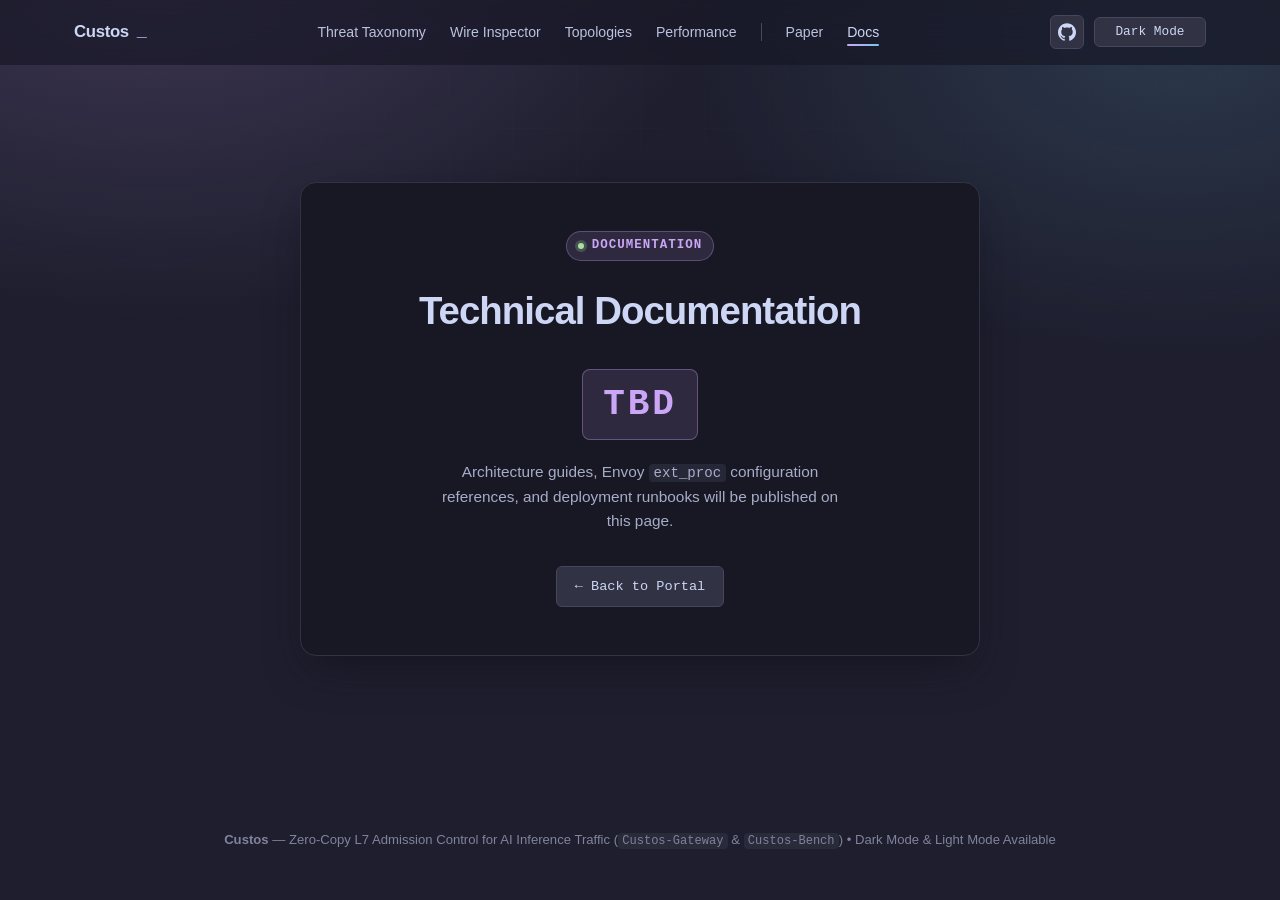
==== docs.html @ 4b74fdde "readme" ====
<!DOCTYPE html>
<html lang="en" data-theme="mocha">
<head>
  <meta charset="UTF-8" />
  <meta name="viewport" content="width=device-width, initial-scale=1.0" />
  <title>Docs — Custos: Zero-Copy L7 Admission Control for AI Inference Traffic</title>
  <meta name="description" content="Custos documentation — Zero-Copy L7 Admission Control for AI Inference Traffic." />
  <meta name="color-scheme" content="dark light" />
  <link rel="icon" href="data:image/svg+xml,%3Csvg xmlns='http://www.w3.org/2000/svg' viewBox='0 0 32 32'%3E%3Crect width='32' height='32' rx='7' fill='%2311111b'/%3E%3Ctext x='16' y='23' font-family='monospace' font-size='20' font-weight='700' fill='%23cba6f7' text-anchor='middle'%3EC%3C/text%3E%3C/svg%3E" />
  <link rel="stylesheet" href="styles.css" />
  <script>
    (function () {
      try {
        var saved = localStorage.getItem("custos-theme");
        if (saved === "latte" || saved === "mocha") {
          document.documentElement.setAttribute("data-theme", saved);
        }
      } catch (e) {}

      var reduced = window.matchMedia("(prefers-reduced-motion: reduce)").matches;
      if (!reduced) document.documentElement.classList.add("motion-ready");

      window.addEventListener("load", function () {
        setTimeout(function () {
          if (!document.documentElement.dataset.motionBooted) {
            document.documentElement.classList.remove("motion-ready");
          }
        }, 1000);
      });
    })();
  </script>
</head>
<body>
  <div class="scroll-progress" id="scroll-progress" aria-hidden="true"></div>

  <!-- Sticky Navigation -->
  <header class="site-header" id="site-header">
    <div class="container nav-bar">
      <a href="index.html" class="brand">
        <span>Custos</span>
        <span class="brand-caret mono" aria-hidden="true">_</span>
      </a>
      <ul class="nav-links">
        <li><a href="index.html#threat-taxonomy">Threat Taxonomy</a></li>
        <li><a href="index.html#wire-inspector">Wire Inspector</a></li>
        <li><a href="index.html#topologies">Topologies</a></li>
        <li><a href="index.html#telemetry">Performance</a></li>
        <li class="nav-divider" aria-hidden="true"></li>
        <li><a href="paper.html">Paper</a></li>
        <li><a href="docs.html" class="active" aria-current="page">Docs</a></li>
      </ul>
      <div class="nav-actions">
        <a
          href="https://github.com/val-27/Custos-Gateway"
          class="github-link"
          target="_blank"
          rel="noopener noreferrer"
          aria-label="Custos-Gateway GitHub Repository"
          title="Custos-Gateway on GitHub"
        >
          <svg viewBox="0 0 24 24" width="18" height="18" fill="currentColor" aria-hidden="true" focusable="false">
            <path d="M12 .297c-6.63 0-12 5.373-12 12 0 5.303 3.438 9.8 8.205 11.385.6.113.82-.258.82-.577 0-.285-.01-1.04-.015-2.04-3.338.724-4.042-1.61-4.042-1.61C4.422 18.07 3.633 17.7 3.633 17.7c-1.087-.744.084-.729.084-.729 1.205.084 1.838 1.236 1.838 1.236 1.07 1.835 2.809 1.305 3.495.998.108-.776.417-1.305.76-1.605-2.665-.3-5.466-1.332-5.466-5.93 0-1.31.465-2.38 1.235-3.22-.135-.303-.54-1.523.105-3.176 0 0 1.005-.322 3.3 1.23.96-.267 1.98-.399 3-.405 1.02.006 2.04.138 3 .405 2.28-1.552 3.285-1.23 3.285-1.23.645 1.653.24 2.873.12 3.176.765.84 1.23 1.91 1.23 3.22 0 4.61-2.805 5.625-5.475 5.92.42.36.81 1.096.81 2.22 0 1.606-.015 2.896-.015 3.286 0 .315.21.69.825.57C20.565 22.092 24 17.592 24 12.297c0-6.627-5.373-12-12-12"/>
          </svg>
        </a>
        <button id="theme-toggle" class="theme-btn" type="button" aria-label="Toggle Dark/Light Mode">
          <span id="theme-label" class="mono">Dark Mode</span>
        </button>
      </div>
    </div>
  </header>

  <main class="container">
    <section class="tbd-section">
      <div class="tbd-card reveal">
        <div class="eyebrow mono">
          <span class="pulse-dot" aria-hidden="true"></span>
          Documentation
        </div>
        <h1>Technical Documentation</h1>
        <div class="tbd-status mono">TBD</div>
        <p class="tbd-desc">
          Architecture guides, Envoy <code>ext_proc</code> configuration references, and deployment runbooks will be published on this page.
        </p>
        <a href="index.html" class="tbd-back-link mono">&larr; Back to Portal</a>
      </div>
    </section>
  </main>

  <footer class="site-footer container">
    <p>
      <strong>Custos</strong> — Zero-Copy L7 Admission Control for AI Inference Traffic (<code>Custos-Gateway</code> &amp; <code>Custos-Bench</code>) • Dark Mode &amp; Light Mode Available
    </p>
  </footer>

  <script src="vendor/motion.min.js"></script>
  <script src="app.js"></script>
  <script src="motion-init.js"></script>
</body>
</html>
---- styles.css ----
/* ==========================================================================
   Custos Visual Guide & Benchmark Dashboard
   Color System: Dark Mode (Mocha) & Light Mode (Latte)
   Design: Minimalist, high-contrast technical typography
   Motion: CSS transitions/keyframes + Motion One (vendored, no build step)
   ========================================================================== */

:root,
[data-theme="mocha"] {
  --ctp-rosewater: #f5e0dc;
  --ctp-flamingo: #f2cdcd;
  --ctp-pink: #f5c2e7;
  --ctp-mauve: #cba6f7;
  --ctp-red: #f38ba8;
  --ctp-maroon: #eba0ac;
  --ctp-peach: #fab387;
  --ctp-yellow: #f9e2af;
  --ctp-green: #a6e3a1;
  --ctp-teal: #94e2d5;
  --ctp-sky: #89dceb;
  --ctp-sapphire: #74c7ec;
  --ctp-blue: #89b4fa;
  --ctp-lavender: #b4befe;
  --ctp-text: #cdd6f4;
  --ctp-subtext1: #bac2de;
  --ctp-subtext0: #a6adc8;
  --ctp-overlay2: #9399b2;
  --ctp-overlay1: #7f849c;
  --ctp-overlay0: #6c7086;
  --ctp-surface2: #585b70;
  --ctp-surface1: #45475a;
  --ctp-surface0: #313244;
  --ctp-base: #1e1e2e;
  --ctp-mantle: #181825;
  --ctp-crust: #11111b;

  --shadow-subtle: 0 4px 20px rgba(17, 17, 27, 0.45);
  --shadow-lifted: 0 18px 44px -12px rgba(17, 17, 27, 0.75);
  --glow-strength: 34%;
  --ambient-alpha: 0.2;
  --grid-alpha: 0.035;
}

[data-theme="latte"] {
  --ctp-rosewater: #dc8a78;
  --ctp-flamingo: #dd7878;
  --ctp-pink: #ea76cb;
  --ctp-mauve: #8839ef;
  --ctp-red: #d20f39;
  --ctp-maroon: #e64553;
  --ctp-peach: #fe640b;
  --ctp-yellow: #df8e1d;
  --ctp-green: #40a02b;
  --ctp-teal: #179299;
  --ctp-sky: #04a5e5;
  --ctp-sapphire: #209fb5;
  --ctp-blue: #1e66f5;
  --ctp-lavender: #7287fd;
  --ctp-text: #4c4f69;
  --ctp-subtext1: #5c5f77;
  --ctp-subtext0: #6c6f85;
  --ctp-overlay2: #7c7f93;
  --ctp-overlay1: #8c8fa1;
  --ctp-overlay0: #9ca0b0;
  --ctp-surface2: #acb0be;
  --ctp-surface1: #bcc0cc;
  --ctp-surface0: #ccd0da;
  --ctp-base: #eff1f5;
  --ctp-mantle: #e6e9ef;
  --ctp-crust: #dce0e8;

  --shadow-subtle: 0 4px 20px rgba(76, 79, 105, 0.08);
  --shadow-lifted: 0 18px 44px -14px rgba(76, 79, 105, 0.28);
  --glow-strength: 24%;
  --ambient-alpha: 0.13;
  --grid-alpha: 0.05;
}

/* --- Shared design tokens (flavour independent) --------------------------- */
:root {
  --r-sm: 6px;
  --r-md: 8px;
  --r-lg: 12px;
  --r-xl: 16px;
  --r-pill: 999px;

  --ease-out: cubic-bezier(0.22, 1, 0.36, 1);
  --ease-spring: cubic-bezier(0.34, 1.56, 0.64, 1);
  --t-fast: 0.16s var(--ease-out);
  --t-med: 0.28s var(--ease-out);
  --t-slow: 0.45s var(--ease-out);
}

* {
  box-sizing: border-box;
  margin: 0;
  padding: 0;
}

html {
  scroll-behavior: smooth;
  scroll-padding-top: 5.5rem;
  font-size: 16px;
}

body {
  background-color: var(--ctp-base);
  color: var(--ctp-text);
  font-family: -apple-system, BlinkMacSystemFont, "Inter", "Segoe UI", Roboto, Helvetica, Arial, sans-serif;
  line-height: 1.6;
  transition: background-color var(--t-med), color var(--t-med);
  -webkit-font-smoothing: antialiased;
  -moz-osx-font-smoothing: grayscale;
  font-feature-settings: "cv02", "cv03", "cv04", "ss01";
  overflow-x: hidden;
}

/* Ambient layered background: two accent auras + a faint technical grid. */
body::before {
  content: "";
  position: fixed;
  inset: 0;
  z-index: -2;
  pointer-events: none;
  background:
    radial-gradient(60rem 40rem at 12% -8%,
      color-mix(in srgb, var(--ctp-mauve) calc(var(--ambient-alpha) * 100%), transparent),
      transparent 62%),
    radial-gradient(52rem 34rem at 92% 4%,
      color-mix(in srgb, var(--ctp-sapphire) calc(var(--ambient-alpha) * 78%), transparent),
      transparent 60%);
  transition: opacity var(--t-slow);
}

body::after {
  content: "";
  position: fixed;
  inset: 0;
  z-index: -1;
  pointer-events: none;
  background-image:
    linear-gradient(to right, var(--ctp-surface2) 1px, transparent 1px),
    linear-gradient(to bottom, var(--ctp-surface2) 1px, transparent 1px);
  background-size: 64px 64px;
  opacity: var(--grid-alpha);
  mask-image: radial-gradient(70% 55% at 50% 0%, #000 0%, transparent 85%);
  -webkit-mask-image: radial-gradient(70% 55% at 50% 0%, #000 0%, transparent 85%);
}

code, pre, .mono {
  font-family: "JetBrains Mono", "Fira Code", "SFMono-Regular", Consolas, "Liberation Mono", Menlo, monospace;
}

code {
  background: color-mix(in srgb, var(--ctp-surface0) 60%, transparent);
  border-radius: 4px;
  padding: 0.06em 0.34em;
  font-size: 0.92em;
}

::selection {
  background: color-mix(in srgb, var(--ctp-mauve) 32%, transparent);
  color: var(--ctp-text);
}

:focus-visible {
  outline: 2px solid var(--ctp-lavender);
  outline-offset: 3px;
  border-radius: var(--r-sm);
}

/* Themed scrollbars */
* {
  scrollbar-width: thin;
  scrollbar-color: var(--ctp-surface1) transparent;
}
*::-webkit-scrollbar {
  width: 10px;
  height: 10px;
}
*::-webkit-scrollbar-track {
  background: transparent;
}
*::-webkit-scrollbar-thumb {
  background: var(--ctp-surface1);
  border-radius: var(--r-pill);
  border: 2px solid var(--ctp-base);
}
*::-webkit-scrollbar-thumb:hover {
  background: var(--ctp-mauve);
}

.sr-only {
  position: absolute;
  width: 1px;
  height: 1px;
  padding: 0;
  overflow: hidden;
  clip: rect(0 0 0 0);
  white-space: nowrap;
  border: 0;
}

/* --- Keyframes ------------------------------------------------------------ */
@keyframes float-pulse {
  0%, 100% { opacity: 0.55; }
  50%      { opacity: 1; }
}

@keyframes caret-blink {
  0%, 45%   { opacity: 1; }
  55%, 100% { opacity: 0; }
}

@keyframes sheen {
  0%   { transform: translateX(-120%); }
  100% { transform: translateX(220%); }
}

@keyframes dash-flow {
  to { stroke-dashoffset: -24; }
}

@keyframes arrow-slide {
  0%, 100% { transform: translateX(0); opacity: 0.6; }
  50%      { transform: translateX(4px); opacity: 1; }
}

@keyframes ring-pulse {
  0%   { box-shadow: 0 0 0 0 color-mix(in srgb, var(--ring-color) 55%, transparent); }
  70%  { box-shadow: 0 0 0 9px color-mix(in srgb, var(--ring-color) 0%, transparent); }
  100% { box-shadow: 0 0 0 0 color-mix(in srgb, var(--ring-color) 0%, transparent); }
}

/* Layout & Container */
.container {
  max-width: 1180px;
  margin: 0 auto;
  padding: 0 1.5rem;
}

/* --- Scroll progress indicator -------------------------------------------- */
.scroll-progress {
  position: fixed;
  top: 0;
  left: 0;
  height: 2px;
  width: 100%;
  z-index: 200;
  transform: scaleX(0);
  transform-origin: 0 50%;
  background: linear-gradient(90deg,
    var(--ctp-mauve),
    var(--ctp-pink),
    var(--ctp-peach),
    var(--ctp-sapphire));
}

/* Sticky Top Navigation */
.site-header {
  position: sticky;
  top: 0;
  z-index: 100;
  background-color: color-mix(in srgb, var(--ctp-mantle) 72%, transparent);
  backdrop-filter: blur(14px) saturate(140%);
  -webkit-backdrop-filter: blur(14px) saturate(140%);
  border-bottom: 1px solid transparent;
  transition: background-color var(--t-med), border-color var(--t-med), box-shadow var(--t-med);
}

.site-header.scrolled {
  background-color: color-mix(in srgb, var(--ctp-mantle) 92%, transparent);
  border-bottom-color: var(--ctp-surface0);
  box-shadow: 0 8px 30px -18px rgba(0, 0, 0, 0.6);
}

.nav-bar {
  display: flex;
  align-items: center;
  justify-content: space-between;
  height: 4rem;
  gap: 1rem;
}

.brand {
  display: inline-flex;
  align-items: center;
  gap: 0.5rem;
  text-decoration: none;
  color: var(--ctp-text);
  font-weight: 700;
  font-size: 1.05rem;
  letter-spacing: -0.02em;
  transition: color var(--t-fast), transform var(--t-fast);
}

.brand:hover {
  color: var(--ctp-mauve);
  transform: translateY(-1px);
}

/* Blinking terminal caret in place of the old square brand mark. */
.brand-caret {
  color: var(--ctp-mauve);
  font-weight: 400;
  animation: caret-blink 1.25s steps(1, end) infinite;
}

.nav-links {
  display: flex;
  align-items: center;
  gap: 1.5rem;
  list-style: none;
}

.nav-links a {
  position: relative;
  color: var(--ctp-subtext1);
  text-decoration: none;
  font-size: 0.88rem;
  font-weight: 500;
  padding: 0.25rem 0;
  transition: color var(--t-fast);
}

/* Underline grows out from the centre on hover / when section is in view. */
.nav-links a::after {
  content: "";
  position: absolute;
  left: 0;
  bottom: -2px;
  width: 100%;
  height: 2px;
  border-radius: var(--r-pill);
  background: linear-gradient(90deg, var(--ctp-mauve), var(--ctp-sapphire));
  transform: scaleX(0);
  transform-origin: 50% 50%;
  transition: transform var(--t-med);
}

.nav-links a:hover,
.nav-links a.active {
  color: var(--ctp-text);
}

.nav-links a:hover::after,
.nav-links a.active::after {
  transform: scaleX(1);
}

.nav-divider {
  width: 1px;
  height: 1.1rem;
  background-color: var(--ctp-surface1);
  flex-shrink: 0;
}

.nav-actions {
  display: inline-flex;
  align-items: center;
  gap: 0.6rem;
}

.github-link {
  display: inline-flex;
  align-items: center;
  justify-content: center;
  width: 2.15rem;
  height: 2.15rem;
  background: var(--ctp-surface0);
  color: var(--ctp-text);
  border: 1px solid var(--ctp-surface1);
  border-radius: var(--r-sm);
  text-decoration: none;
  transition: border-color var(--t-fast), background-color var(--t-fast),
              color var(--t-fast), transform var(--t-fast), box-shadow var(--t-fast);
}

.github-link:hover {
  border-color: var(--ctp-lavender);
  background: var(--ctp-surface1);
  color: var(--ctp-mauve);
  transform: translateY(-1px);
  box-shadow: 0 6px 18px -10px color-mix(in srgb, var(--ctp-lavender) 80%, transparent);
}

.github-link:active {
  transform: translateY(0) scale(0.98);
}

/* --- Placeholder / Subpage Sections (Paper & Docs) ------------------------ */
.tbd-section {
  padding: 5rem 0 6rem;
  min-height: calc(100vh - 11rem);
  display: flex;
  align-items: center;
  justify-content: center;
}

.tbd-card {
  width: 100%;
  max-width: 680px;
  background: var(--ctp-mantle);
  border: 1px solid var(--ctp-surface0);
  border-radius: var(--r-xl);
  padding: 3rem 2.5rem;
  text-align: center;
  box-shadow: var(--shadow-lifted);
}

.tbd-card h1 {
  font-size: clamp(1.8rem, 3.2vw, 2.4rem);
  letter-spacing: -0.025em;
  margin-bottom: 0.75rem;
}

.tbd-status {
  display: inline-block;
  font-size: 2.25rem;
  font-weight: 700;
  color: var(--ctp-mauve);
  letter-spacing: 0.08em;
  margin: 1rem 0 1.25rem;
  padding: 0.35rem 1.25rem;
  background: color-mix(in srgb, var(--ctp-mauve) 12%, transparent);
  border: 1px solid color-mix(in srgb, var(--ctp-mauve) 35%, transparent);
  border-radius: var(--r-md);
}

.tbd-desc {
  color: var(--ctp-subtext0);
  font-size: 0.96rem;
  max-width: 48ch;
  margin: 0 auto 2rem;
}

.tbd-back-link {
  display: inline-flex;
  align-items: center;
  gap: 0.45rem;
  background: var(--ctp-surface0);
  color: var(--ctp-text);
  border: 1px solid var(--ctp-surface1);
  padding: 0.55rem 1.1rem;
  border-radius: var(--r-sm);
  font-size: 0.85rem;
  font-weight: 500;
  text-decoration: none;
  transition: border-color var(--t-fast), background-color var(--t-fast),
              color var(--t-fast), transform var(--t-fast);
}

.tbd-back-link:hover {
  border-color: var(--ctp-mauve);
  background: var(--ctp-surface1);
  color: var(--ctp-mauve);
  transform: translateY(-1px);
}

.theme-btn {
  position: relative;
  background: var(--ctp-surface0);
  color: var(--ctp-text);
  border: 1px solid var(--ctp-surface1);
  padding: 0.4rem 0.75rem;
  border-radius: var(--r-sm);
  font-size: 0.8rem;
  font-weight: 500;
  cursor: pointer;
  display: inline-flex;
  align-items: center;
  justify-content: center;
  gap: 0.4rem;
  overflow: hidden;
  min-width: 7rem;
  white-space: nowrap;
  transition: border-color var(--t-fast), background-color var(--t-fast),
              transform var(--t-fast), box-shadow var(--t-fast);
}

.theme-btn:hover {
  border-color: var(--ctp-lavender);
  background: var(--ctp-surface1);
  transform: translateY(-1px);
  box-shadow: 0 6px 18px -10px color-mix(in srgb, var(--ctp-lavender) 80%, transparent);
}

.theme-btn:active {
  transform: translateY(0) scale(0.98);
}

.theme-btn .theme-icon {
  display: none;
}

.theme-btn:hover .theme-icon {
  display: none;
}

/* --- Hero ----------------------------------------------------------------- */
.hero {
  padding: 3.25rem 0 3.5rem;
  border-bottom: 1px solid var(--ctp-surface0);
}

/* ASCII CUSTOS wordmark — ANSI colours remapped onto the Catppuccin ramp. */
.ascii-wordmark {
  font-family: "JetBrains Mono", "SFMono-Regular", Consolas, "Liberation Mono", Menlo, monospace;
  font-size: clamp(0.5rem, 2.08vw, 1.5rem);
  line-height: 1.04;
  white-space: pre;
  margin: 0 0 1.75rem;
  user-select: none;
  overflow: hidden;
  filter: drop-shadow(0 6px 26px color-mix(in srgb, var(--ctp-red) 22%, transparent));
}

.ascii-wordmark .row {
  display: block;
  will-change: transform, opacity;
}

/* Light-to-deep descent: bright white → yellow → bright red → red → shadow */
.ascii-wordmark .row:nth-child(1) { color: var(--ctp-rosewater); }
.ascii-wordmark .row:nth-child(2) { color: var(--ctp-yellow); }
.ascii-wordmark .row:nth-child(3) { color: var(--ctp-peach); }
.ascii-wordmark .row:nth-child(4) { color: var(--ctp-red); }
.ascii-wordmark .row:nth-child(5) { color: var(--ctp-overlay0); }

.eyebrow {
  display: inline-flex;
  align-items: center;
  gap: 0.5rem;
  font-size: 0.78rem;
  text-transform: uppercase;
  letter-spacing: 0.08em;
  color: var(--ctp-mauve);
  background: color-mix(in srgb, var(--ctp-mauve) 12%, transparent);
  border: 1px solid color-mix(in srgb, var(--ctp-mauve) 30%, transparent);
  padding: 0.25rem 0.7rem;
  border-radius: var(--r-pill);
  margin-bottom: 1.2rem;
  font-weight: 600;
  transition: border-color var(--t-med), box-shadow var(--t-med);
}

.eyebrow:hover {
  border-color: color-mix(in srgb, var(--ctp-mauve) 60%, transparent);
  box-shadow: 0 0 22px -6px color-mix(in srgb, var(--ctp-mauve) 70%, transparent);
}

/* Small pulsing status dot inside the eyebrow pill. */
.eyebrow .pulse-dot {
  width: 6px;
  height: 6px;
  border-radius: 50%;
  background: var(--ctp-green);
  box-shadow: 0 0 0 3px color-mix(in srgb, var(--ctp-green) 22%, transparent);
  animation: float-pulse 2.4s ease-in-out infinite;
  flex: none;
}

.hero h1 {
  font-size: clamp(1.85rem, 3.6vw, 2.75rem);
  line-height: 1.18;
  letter-spacing: -0.03em;
  margin-bottom: 1.1rem;
  max-width: 900px;
  background: linear-gradient(135deg,
    var(--ctp-text) 18%,
    var(--ctp-lavender) 58%,
    var(--ctp-mauve) 100%);
  -webkit-background-clip: text;
  background-clip: text;
  color: transparent;
}

.hero-lead {
  font-size: 1.06rem;
  color: var(--ctp-subtext1);
  max-width: 820px;
  margin-bottom: 2rem;
}

.hero-lead strong {
  color: var(--ctp-text);
}

.stat-strip {
  display: grid;
  grid-template-columns: repeat(auto-fit, minmax(210px, 1fr));
  gap: 1rem;
  margin-top: 2rem;
}

.stat-card {
  position: relative;
  background: linear-gradient(160deg,
    color-mix(in srgb, var(--ctp-surface0) 42%, var(--ctp-mantle)),
    var(--ctp-mantle));
  border: 1px solid var(--ctp-surface0);
  border-radius: var(--r-lg);
  padding: 1.1rem 1.25rem;
  overflow: hidden;
  transition: transform var(--t-med), border-color var(--t-med), box-shadow var(--t-med);
}

/* Accent rule that wipes across the top edge on hover. */
.stat-card::before {
  content: "";
  position: absolute;
  top: 0;
  left: 0;
  right: 0;
  height: 2px;
  background: linear-gradient(90deg, var(--ctp-mauve), var(--ctp-sapphire), var(--ctp-teal));
  transform: scaleX(0);
  transform-origin: 0 50%;
  transition: transform var(--t-med);
}

.stat-card:hover {
  transform: translateY(-4px);
  border-color: color-mix(in srgb, var(--ctp-lavender) 45%, var(--ctp-surface0));
  box-shadow: var(--shadow-lifted);
}

.stat-card:hover::before {
  transform: scaleX(1);
}

.stat-value {
  font-size: 1.45rem;
  font-weight: 700;
  color: var(--ctp-lavender);
  margin-bottom: 0.2rem;
  letter-spacing: -0.01em;
}

.stat-label {
  font-size: 0.82rem;
  color: var(--ctp-subtext0);
}

/* --- Sections ------------------------------------------------------------- */
.section {
  padding: 4rem 0;
  border-bottom: 1px solid var(--ctp-surface0);
}

.section-header {
  margin-bottom: 2.2rem;
}

.section-tag {
  font-size: 0.76rem;
  text-transform: uppercase;
  letter-spacing: 0.08em;
  color: var(--ctp-sapphire);
  font-weight: 600;
  display: inline-flex;
  align-items: center;
  gap: 0.55rem;
  margin-bottom: 0.35rem;
}

.section-tag::before {
  content: "";
  width: 1.65rem;
  height: 1px;
  background: linear-gradient(90deg, transparent, var(--ctp-sapphire));
}

.section-title {
  font-size: 1.65rem;
  letter-spacing: -0.02em;
  margin-bottom: 0.5rem;
}

.section-desc {
  color: var(--ctp-subtext1);
  max-width: 780px;
  font-size: 0.96rem;
}

/* --- Grid & Cards --------------------------------------------------------- */
.grid-2 {
  display: grid;
  grid-template-columns: repeat(auto-fit, minmax(340px, 1fr));
  gap: 1.25rem;
}

.grid-3 {
  display: grid;
  grid-template-columns: repeat(auto-fit, minmax(300px, 1fr));
  gap: 1.25rem;
}

.card {
  position: relative;
  display: flex;
  flex-direction: column;
  background: var(--ctp-mantle);
  border: 1px solid var(--ctp-surface0);
  border-radius: var(--r-lg);
  padding: 1.5rem;
  box-shadow: var(--shadow-subtle);
  overflow: hidden;
  transition: transform var(--t-med), border-color var(--t-med), box-shadow var(--t-med);
}

/* Soft accent glow that fades in from the top-left corner on hover. */
.card::after {
  content: "";
  position: absolute;
  inset: 0;
  pointer-events: none;
  opacity: 0;
  background: radial-gradient(22rem 14rem at 0% 0%,
    color-mix(in srgb, var(--ctp-red) 11%, transparent), transparent 70%);
  transition: opacity var(--t-med);
}

.card:hover {
  transform: translateY(-5px);
  border-color: color-mix(in srgb, var(--ctp-red) 38%, var(--ctp-surface0));
  box-shadow: var(--shadow-lifted);
}

.card:hover::after {
  opacity: 1;
}

.card h3 {
  font-size: 1.08rem;
  margin-bottom: 0.55rem;
  display: flex;
  align-items: center;
  justify-content: space-between;
  gap: 0.5rem;
}

.card p {
  font-size: 0.9rem;
  color: var(--ctp-subtext1);
  margin-bottom: 0.85rem;
}

.card .defense-note {
  font-size: 0.8rem;
  color: var(--ctp-green);
  margin-bottom: 0;
  padding-top: 0.85rem;
  border-top: 1px dashed color-mix(in srgb, var(--ctp-green) 28%, transparent);
}

/* --- ELI5 explainer -------------------------------------------------------
   The panel overlays the card rather than expanding inline, so revealing one
   never reflows its neighbours in the grid. It stays open while the pointer
   is anywhere inside .eli5 (trigger or panel), on keyboard focus, and while
   toggled open by tap on touch devices.                                    */
.eli5 {
  margin-top: auto;
  padding-top: 1rem;
  display: flex;
  justify-content: center;
}

.eli5-trigger {
  display: inline-flex;
  align-items: center;
  gap: 0.45rem;
  background: color-mix(in srgb, var(--ctp-yellow) 10%, transparent);
  border: 1px dashed color-mix(in srgb, var(--ctp-yellow) 45%, transparent);
  color: var(--ctp-yellow);
  padding: 0.35rem 0.75rem;
  border-radius: var(--r-pill);
  font-size: 0.76rem;
  font-weight: 600;
  letter-spacing: 0.02em;
  cursor: help;
  transition: background-color var(--t-fast), border-color var(--t-fast),
              transform var(--t-fast), box-shadow var(--t-fast);
}

.eli5-trigger:hover,
.eli5-trigger:focus-visible,
.eli5-trigger[aria-expanded="true"] {
  background: color-mix(in srgb, var(--ctp-yellow) 18%, transparent);
  border-style: solid;
  border-color: color-mix(in srgb, var(--ctp-yellow) 70%, transparent);
  transform: translateY(-1px);
  box-shadow: 0 8px 22px -12px color-mix(in srgb, var(--ctp-yellow) 90%, transparent);
}

.eli5-bulb {
  font-size: 0.9rem;
  line-height: 1;
}

.eli5-panel {
  position: absolute;
  inset: 0;
  z-index: 3;
  display: flex;
  flex-direction: column;
  gap: 0.6rem;
  padding: 1.5rem;
  overflow-y: auto;
  background: color-mix(in srgb, var(--ctp-mantle) 97%, transparent);
  backdrop-filter: blur(3px);
  -webkit-backdrop-filter: blur(3px);
  border-left: 3px solid var(--ctp-yellow);
  border-radius: var(--r-lg);
  opacity: 0;
  visibility: hidden;
  transform: translateY(10px);
  transition: opacity var(--t-med), transform var(--t-med), visibility var(--t-med);
}

.eli5:hover .eli5-panel,
.eli5:focus-within .eli5-panel,
.eli5-trigger[aria-expanded="true"] + .eli5-panel {
  opacity: 1;
  visibility: visible;
  transform: none;
}

.eli5-title {
  font-size: 0.72rem;
  text-transform: uppercase;
  letter-spacing: 0.08em;
  font-weight: 700;
  color: var(--ctp-yellow);
}

.eli5-panel p {
  font-size: 0.88rem;
  line-height: 1.6;
  color: var(--ctp-subtext1);
  margin-bottom: 0;
}

.eli5-panel strong {
  color: var(--ctp-text);
}

.eli5-panel em {
  color: var(--ctp-peach);
  font-style: normal;
  font-weight: 600;
}

/* --- Badges --------------------------------------------------------------- */
.badge {
  display: inline-block;
  font-size: 0.72rem;
  font-weight: 600;
  padding: 0.18rem 0.55rem;
  border-radius: var(--r-sm);
  text-transform: uppercase;
  letter-spacing: 0.04em;
  white-space: nowrap;
  transition: box-shadow var(--t-fast), transform var(--t-fast);
}

.badge-red {
  background: color-mix(in srgb, var(--ctp-red) 15%, transparent);
  color: var(--ctp-red);
  border: 1px solid color-mix(in srgb, var(--ctp-red) 35%, transparent);
}

.badge-green {
  background: color-mix(in srgb, var(--ctp-green) 15%, transparent);
  color: var(--ctp-green);
  border: 1px solid color-mix(in srgb, var(--ctp-green) 35%, transparent);
}

.badge-yellow {
  background: color-mix(in srgb, var(--ctp-yellow) 15%, transparent);
  color: var(--ctp-yellow);
  border: 1px solid color-mix(in srgb, var(--ctp-yellow) 35%, transparent);
}

.badge-blue {
  background: color-mix(in srgb, var(--ctp-blue) 15%, transparent);
  color: var(--ctp-blue);
  border: 1px solid color-mix(in srgb, var(--ctp-blue) 35%, transparent);
}

.badge-mauve {
  background: color-mix(in srgb, var(--ctp-mauve) 15%, transparent);
  color: var(--ctp-mauve);
  border: 1px solid color-mix(in srgb, var(--ctp-mauve) 35%, transparent);
}

.card:hover .badge-red {
  box-shadow: 0 0 18px -4px color-mix(in srgb, var(--ctp-red) 65%, transparent);
}

/* --- Interactive Wire Inspector ------------------------------------------- */
.inspector-shell {
  display: grid;
  grid-template-columns: 300px 1fr;
  gap: 0;
  background: var(--ctp-mantle);
  border: 1px solid var(--ctp-surface0);
  border-radius: var(--r-lg);
  overflow: hidden;
  box-shadow: var(--shadow-subtle);
}

@media (max-width: 860px) {
  .inspector-shell {
    grid-template-columns: 1fr;
  }
  .payload-sidebar {
    border-right: none;
    border-bottom: 1px solid var(--ctp-surface0);
  }
}

.payload-sidebar {
  background: var(--ctp-crust);
  border-right: 1px solid var(--ctp-surface0);
  padding: 1.1rem;
  display: flex;
  flex-direction: column;
  gap: 0.45rem;
}

.sidebar-group-title {
  font-size: 0.72rem;
  text-transform: uppercase;
  letter-spacing: 0.08em;
  color: var(--ctp-overlay1);
  margin: 0.65rem 0 0.2rem;
  font-weight: 600;
}

.sidebar-group-title:first-child {
  margin-top: 0;
}

.payload-btn {
  position: relative;
  width: 100%;
  text-align: left;
  background: transparent;
  border: 1px solid transparent;
  color: var(--ctp-subtext1);
  padding: 0.55rem 0.7rem;
  border-radius: var(--r-sm);
  cursor: pointer;
  font-size: 0.82rem;
  display: flex;
  align-items: center;
  justify-content: space-between;
  gap: 0.5rem;
  transition: background-color var(--t-fast), color var(--t-fast),
              border-color var(--t-fast), transform var(--t-fast);
}

/* Payload name takes the slack so the verdict glyph pins to the right edge. */
.payload-name {
  flex: 1 1 auto;
  min-width: 0;
  overflow: hidden;
  text-overflow: ellipsis;
  white-space: nowrap;
}

/* --- Scanner verdict glyphs (replace the ALLOW / REJECT wording) ---------- */
.verdict-icon {
  flex: none;
  margin-left: auto;
  display: inline-flex;
  align-items: center;
  justify-content: center;
  width: 1.3rem;
  height: 1.3rem;
  border-radius: 50%;
  border: 1px solid currentColor;
  transition: transform var(--t-fast), box-shadow var(--t-fast);
}

.verdict-icon svg {
  width: 100%;
  height: 100%;
  display: block;
  fill: none;
  stroke: currentColor;
  stroke-width: 2.1;
  stroke-linecap: round;
  stroke-linejoin: round;
}

.verdict-icon.is-allow {
  color: var(--ctp-green);
  background: color-mix(in srgb, var(--ctp-green) 15%, transparent);
}

.verdict-icon.is-reject {
  color: var(--ctp-red);
  background: color-mix(in srgb, var(--ctp-red) 15%, transparent);
}

.payload-btn:hover .verdict-icon,
.payload-btn.active .verdict-icon {
  transform: scale(1.12);
  box-shadow: 0 0 16px -4px currentColor;
}

/* The inspector's headline verdict: glyph + the technical status detail. */
.verdict-pill {
  display: inline-flex;
  align-items: center;
  gap: 0.5rem;
  margin-left: auto;
  padding: 0.3rem 0.75rem 0.3rem 0.4rem;
  border-radius: var(--r-pill);
  font-size: 0.78rem;
  font-weight: 600;
}

.verdict-pill .verdict-icon {
  width: 1.45rem;
  height: 1.45rem;
}

.verdict-pill .verdict-text {
  font-family: "JetBrains Mono", "Fira Code", "SFMono-Regular", Consolas, Menlo, monospace;
  letter-spacing: 0.01em;
}

.verdict-pill.is-allow {
  background: color-mix(in srgb, var(--ctp-green) 12%, transparent);
  border: 1px solid color-mix(in srgb, var(--ctp-green) 35%, transparent);
  color: var(--ctp-green);
}

.verdict-pill.is-reject {
  background: color-mix(in srgb, var(--ctp-red) 12%, transparent);
  border: 1px solid color-mix(in srgb, var(--ctp-red) 35%, transparent);
  color: var(--ctp-red);
}

/* Left accent bar that slides in to mark hover / active state. */
.payload-btn::before {
  content: "";
  position: absolute;
  left: 0;
  top: 18%;
  bottom: 18%;
  width: 2px;
  border-radius: var(--r-pill);
  background: var(--ctp-mauve);
  transform: scaleY(0);
  transition: transform var(--t-med);
}

.payload-btn:hover {
  background: var(--ctp-surface0);
  color: var(--ctp-text);
  transform: translateX(3px);
}

.payload-btn:hover::before,
.payload-btn.active::before {
  transform: scaleY(1);
}

.payload-btn.active {
  background: var(--ctp-surface0);
  border-color: var(--ctp-mauve);
  color: var(--ctp-text);
  font-weight: 600;
  box-shadow: 0 0 22px -12px color-mix(in srgb, var(--ctp-mauve) 90%, transparent);
}

.inspector-main {
  padding: 1.5rem;
  display: flex;
  flex-direction: column;
  gap: 1.25rem;
  min-width: 0;
}

.inspector-top {
  display: flex;
  flex-wrap: wrap;
  align-items: center;
  justify-content: space-between;
  gap: 1rem;
  padding-bottom: 1rem;
  border-bottom: 1px solid var(--ctp-surface0);
}

.inspector-top h3 {
  font-size: 1.15rem;
}

.ins-summary {
  font-size: 0.88rem;
  color: var(--ctp-subtext1);
  margin-top: 0.35rem;
}

.stream-label {
  font-size: 0.75rem;
  text-transform: uppercase;
  letter-spacing: 0.06em;
  color: var(--ctp-overlay1);
  margin-bottom: 0.45rem;
  font-weight: 600;
}

.hex-stream {
  display: flex;
  flex-wrap: wrap;
  gap: 0.55rem;
  padding: 1.15rem;
  background: var(--ctp-crust);
  border: 1px solid var(--ctp-surface0);
  border-radius: var(--r-md);
}

.hex-segment {
  --ring-color: var(--ctp-mauve);
  display: flex;
  flex-direction: column;
  padding: 0.45rem 0.65rem;
  border-radius: var(--r-sm);
  border: 1px solid var(--ctp-surface1);
  background: var(--ctp-mantle);
  cursor: pointer;
  will-change: transform;
  transition: transform var(--t-fast), border-color var(--t-fast),
              box-shadow var(--t-fast), background-color var(--t-fast);
}

.hex-segment:hover {
  transform: translateY(-3px) scale(1.03);
  box-shadow: 0 10px 22px -12px color-mix(in srgb, var(--ring-color) 90%, transparent);
}

.hex-segment.selected {
  transform: translateY(-3px);
  animation: ring-pulse 1.6s var(--ease-out);
}

.hex-segment[data-kind="grpc"] {
  --ring-color: var(--ctp-sapphire);
  border-color: var(--ctp-sapphire);
  background: color-mix(in srgb, var(--ctp-sapphire) 10%, var(--ctp-mantle));
}
.hex-segment[data-kind="tag"] {
  --ring-color: var(--ctp-mauve);
  border-color: var(--ctp-mauve);
  background: color-mix(in srgb, var(--ctp-mauve) 10%, var(--ctp-mantle));
}
.hex-segment[data-kind="skip"] {
  --ring-color: var(--ctp-teal);
  border-color: var(--ctp-teal);
  background: color-mix(in srgb, var(--ctp-teal) 10%, var(--ctp-mantle));
}
.hex-segment[data-kind="shape"] {
  --ring-color: var(--ctp-yellow);
  border-color: var(--ctp-yellow);
  background: color-mix(in srgb, var(--ctp-yellow) 10%, var(--ctp-mantle));
}
.hex-segment[data-kind="exploit"] {
  --ring-color: var(--ctp-red);
  border-color: var(--ctp-red);
  background: color-mix(in srgb, var(--ctp-red) 16%, var(--ctp-mantle));
}

.hex-bytes {
  font-size: 0.86rem;
  font-weight: 600;
  color: var(--ctp-text);
  letter-spacing: 0.03em;
}

.hex-caption {
  font-size: 0.7rem;
  color: var(--ctp-subtext0);
  margin-top: 0.2rem;
}

.segment-detail-box {
  background: var(--ctp-base);
  border: 1px solid var(--ctp-surface0);
  border-left: 3px solid var(--ctp-mauve);
  border-radius: var(--r-sm);
  padding: 0.9rem 1.1rem;
  font-size: 0.88rem;
}

.segment-detail-box .offset {
  color: var(--ctp-sapphire);
}

.segment-detail-box .detail-text {
  color: var(--ctp-subtext1);
}

.scanner-verdict-grid {
  display: grid;
  grid-template-columns: repeat(auto-fit, minmax(200px, 1fr));
  gap: 0.75rem;
}

.verdict-cell {
  background: var(--ctp-crust);
  border: 1px solid var(--ctp-surface0);
  border-radius: var(--r-sm);
  padding: 0.75rem 0.9rem;
  transition: border-color var(--t-fast), transform var(--t-fast), background-color var(--t-fast);
  overflow: hidden;
  word-break: break-word;
  word-wrap: break-word;
}

.verdict-cell:hover {
  border-color: var(--ctp-surface2);
  transform: translateY(-2px);
}

.verdict-cell .k {
  font-size: 0.72rem;
  color: var(--ctp-overlay1);
  text-transform: uppercase;
  letter-spacing: 0.05em;
  display: block;
  overflow-wrap: break-word;
  word-break: break-word;
}

.verdict-cell .v {
  font-size: 0.9rem;
  font-weight: 600;
  color: var(--ctp-text);
  margin-top: 0.2rem;
  display: block;
  overflow-wrap: break-word;
  word-break: break-word;
}

/* --- Topology Tabs & Diagrams --------------------------------------------- */
.tabs-header {
  display: flex;
  flex-wrap: wrap;
  gap: 0.5rem;
  margin-bottom: 1.25rem;
}

.tab-btn {
  position: relative;
  background: var(--ctp-mantle);
  color: var(--ctp-subtext1);
  border: 1px solid var(--ctp-surface0);
  padding: 0.55rem 1rem;
  border-radius: var(--r-sm);
  font-size: 0.85rem;
  font-weight: 500;
  cursor: pointer;
  overflow: hidden;
  transition: background-color var(--t-fast), color var(--t-fast),
              border-color var(--t-fast), transform var(--t-fast), box-shadow var(--t-fast);
}

/* One-shot light sheen sweeping across the button on hover. */
.tab-btn::after {
  content: "";
  position: absolute;
  top: 0;
  bottom: 0;
  left: 0;
  width: 45%;
  background: linear-gradient(90deg, transparent,
    color-mix(in srgb, var(--ctp-text) 10%, transparent), transparent);
  transform: translateX(-120%);
  pointer-events: none;
}

.tab-btn:hover {
  border-color: var(--ctp-surface2);
  color: var(--ctp-text);
  transform: translateY(-2px);
}

.tab-btn:hover::after {
  animation: sheen 0.7s var(--ease-out);
}

.tab-btn:active {
  transform: translateY(0) scale(0.98);
}

.tab-btn.active {
  background: var(--ctp-surface0);
  border-color: var(--ctp-blue);
  color: var(--ctp-text);
  font-weight: 600;
  box-shadow: 0 0 20px -10px color-mix(in srgb, var(--ctp-blue) 90%, transparent);
}

.topology-stage {
  background: var(--ctp-mantle);
  border: 1px solid var(--ctp-surface0);
  border-radius: var(--r-lg);
  padding: 1.75rem;
  box-shadow: var(--shadow-subtle);
}

.topology-head {
  display: flex;
  flex-wrap: wrap;
  align-items: center;
  justify-content: space-between;
  gap: 0.75rem;
  margin-bottom: 0.6rem;
}

.topology-head h3 {
  font-size: 1.18rem;
}

.topo-summary {
  font-size: 0.9rem;
  color: var(--ctp-subtext1);
  margin-bottom: 1.25rem;
}

#topo-specs {
  margin-top: 1.25rem;
}

.flow-diagram {
  display: flex;
  align-items: stretch;
  justify-content: space-between;
  gap: 0.75rem;
  margin: 1.5rem 0;
  overflow-x: auto;
  padding-bottom: 0.5rem;
}

.flow-node {
  flex: 1;
  min-width: 190px;
  background: var(--ctp-crust);
  border: 1px solid var(--ctp-surface1);
  border-radius: var(--r-md);
  padding: 1rem;
  position: relative;
  will-change: transform, opacity;
  transition: transform var(--t-med), border-color var(--t-med), box-shadow var(--t-med);
}

.flow-node:hover {
  transform: translateY(-4px);
  box-shadow: var(--shadow-lifted);
}

.flow-node.highlight-custos {
  border-color: var(--ctp-green);
  background: color-mix(in srgb, var(--ctp-green) 7%, var(--ctp-crust));
}

.flow-node.highlight-custos:hover {
  box-shadow: 0 14px 34px -18px color-mix(in srgb, var(--ctp-green) 90%, transparent);
}

.flow-node.highlight-danger {
  border-color: var(--ctp-red);
  background: color-mix(in srgb, var(--ctp-red) 7%, var(--ctp-crust));
}

.flow-node.highlight-danger:hover {
  box-shadow: 0 14px 34px -18px color-mix(in srgb, var(--ctp-red) 90%, transparent);
}

.flow-node-title {
  font-size: 0.88rem;
  font-weight: 700;
  color: var(--ctp-text);
  margin-bottom: 0.3rem;
}

.flow-node-meta {
  font-size: 0.75rem;
  color: var(--ctp-sapphire);
  margin-bottom: 0.55rem;
}

.flow-node-desc {
  font-size: 0.8rem;
  color: var(--ctp-subtext0);
}

.flow-arrow {
  display: flex;
  flex-direction: column;
  align-items: center;
  justify-content: center;
  color: var(--ctp-overlay1);
  font-size: 0.75rem;
  min-width: 72px;
  text-align: center;
}

.flow-arrow span {
  display: inline-block;
  animation: arrow-slide 2.2s ease-in-out infinite;
}

/* --- Benchmark Telemetry Dashboard ---------------------------------------- */
.dashboard-controls {
  display: flex;
  flex-wrap: wrap;
  align-items: center;
  justify-content: space-between;
  gap: 1rem;
  margin-bottom: 1.5rem;
  background: var(--ctp-mantle);
  border: 1px solid var(--ctp-surface0);
  border-radius: var(--r-md);
  padding: 1rem 1.25rem;
}

.control-group {
  display: flex;
  flex-wrap: wrap;
  align-items: center;
  gap: 0.6rem;
}

.control-label {
  font-size: 0.8rem;
  color: var(--ctp-subtext0);
  font-weight: 600;
}

.chart-box {
  background: var(--ctp-mantle);
  border: 1px solid var(--ctp-surface0);
  border-radius: var(--r-lg);
  padding: 1.35rem;
  box-shadow: var(--shadow-subtle);
  transition: border-color var(--t-med), box-shadow var(--t-med);
}

.chart-box:hover {
  border-color: var(--ctp-surface1);
  box-shadow: var(--shadow-lifted);
}

.chart-box h4 {
  font-size: 0.95rem;
  margin-bottom: 0.25rem;
}

.chart-sub {
  font-size: 0.78rem;
  color: var(--ctp-subtext0);
  margin-bottom: 1rem;
}

.svg-chart {
  width: 100%;
  height: 260px;
  display: block;
  overflow: visible;
}

/* Chart primitives get drawn on by Motion; these are the CSS fallbacks. */
.svg-chart polyline {
  stroke-linecap: round;
  stroke-linejoin: round;
}

.svg-chart rect {
  transform-box: fill-box;
  transform-origin: 50% 100%;
  transition: opacity var(--t-fast);
}

.svg-chart rect:hover {
  opacity: 0.78;
}

/* --- Data Tables ---------------------------------------------------------- */
.table-wrap {
  overflow-x: auto;
  background: var(--ctp-mantle);
  border: 1px solid var(--ctp-surface0);
  border-radius: var(--r-lg);
  box-shadow: var(--shadow-subtle);
}

table {
  width: 100%;
  border-collapse: collapse;
  font-size: 0.85rem;
}

th, td {
  padding: 0.75rem 1rem;
  text-align: left;
  border-bottom: 1px solid var(--ctp-surface0);
}

th {
  background: var(--ctp-crust);
  color: var(--ctp-subtext0);
  font-size: 0.74rem;
  text-transform: uppercase;
  letter-spacing: 0.06em;
  font-weight: 600;
  position: sticky;
  top: 0;
}

tbody tr {
  transition: background-color var(--t-fast);
}

tbody tr:hover {
  background: color-mix(in srgb, var(--ctp-surface0) 55%, transparent);
}

tr:last-child td {
  border-bottom: none;
}

.site-footer {
  padding: 2.5rem 0;
  color: var(--ctp-overlay1);
  font-size: 0.82rem;
  text-align: center;
}

/* --- Responsive ----------------------------------------------------------
   The nav bar is the one element that genuinely overflowed on narrow
   viewports: four links plus the flavour toggle cannot share a 390px row.
   Below 900px it wraps onto a second, horizontally scrollable line.       */
@media (max-width: 900px) {
  .nav-bar {
    height: auto;
    flex-wrap: wrap;
    padding-top: 0.7rem;
    padding-bottom: 0.55rem;
    row-gap: 0.5rem;
  }

  .nav-links {
    order: 3;
    width: 100%;
    gap: 1.15rem;
    overflow-x: auto;
    scrollbar-width: none;
    padding-bottom: 3px;
  }

  .nav-links::-webkit-scrollbar {
    display: none;
  }

  .nav-links a {
    white-space: nowrap;
  }

  html {
    scroll-padding-top: 7rem;
  }
}

@media (max-width: 430px) {
  .container {
    padding: 0 1.1rem;
  }

  /* Icon-only flavour toggle to buy back horizontal room. */
  #theme-label {
    display: none;
  }

  .hero {
    padding-top: 2.25rem;
  }

  .ascii-wordmark {
    margin-bottom: 1.25rem;
  }

  .dashboard-controls {
    padding: 0.9rem 1rem;
  }
}

/* --- Scroll reveal ---------------------------------------------------------
   Initial hidden state is only applied once JS has confirmed it can animate,
   so the page stays fully readable if the script fails or is blocked.      */
.motion-ready .reveal {
  opacity: 0;
  transform: translateY(18px);
}

.motion-ready .ascii-wordmark .row {
  opacity: 0;
}

/* --- Reduced motion -------------------------------------------------------- */
@media (prefers-reduced-motion: reduce) {
  html {
    scroll-behavior: auto;
  }

  *,
  *::before,
  *::after {
    animation-duration: 0.001ms !important;
    animation-iteration-count: 1 !important;
    transition-duration: 0.001ms !important;
    scroll-behavior: auto !important;
  }

  .reveal,
  .motion-ready .reveal,
  .motion-ready .ascii-wordmark .row {
    opacity: 1 !important;
    transform: none !important;
  }
}
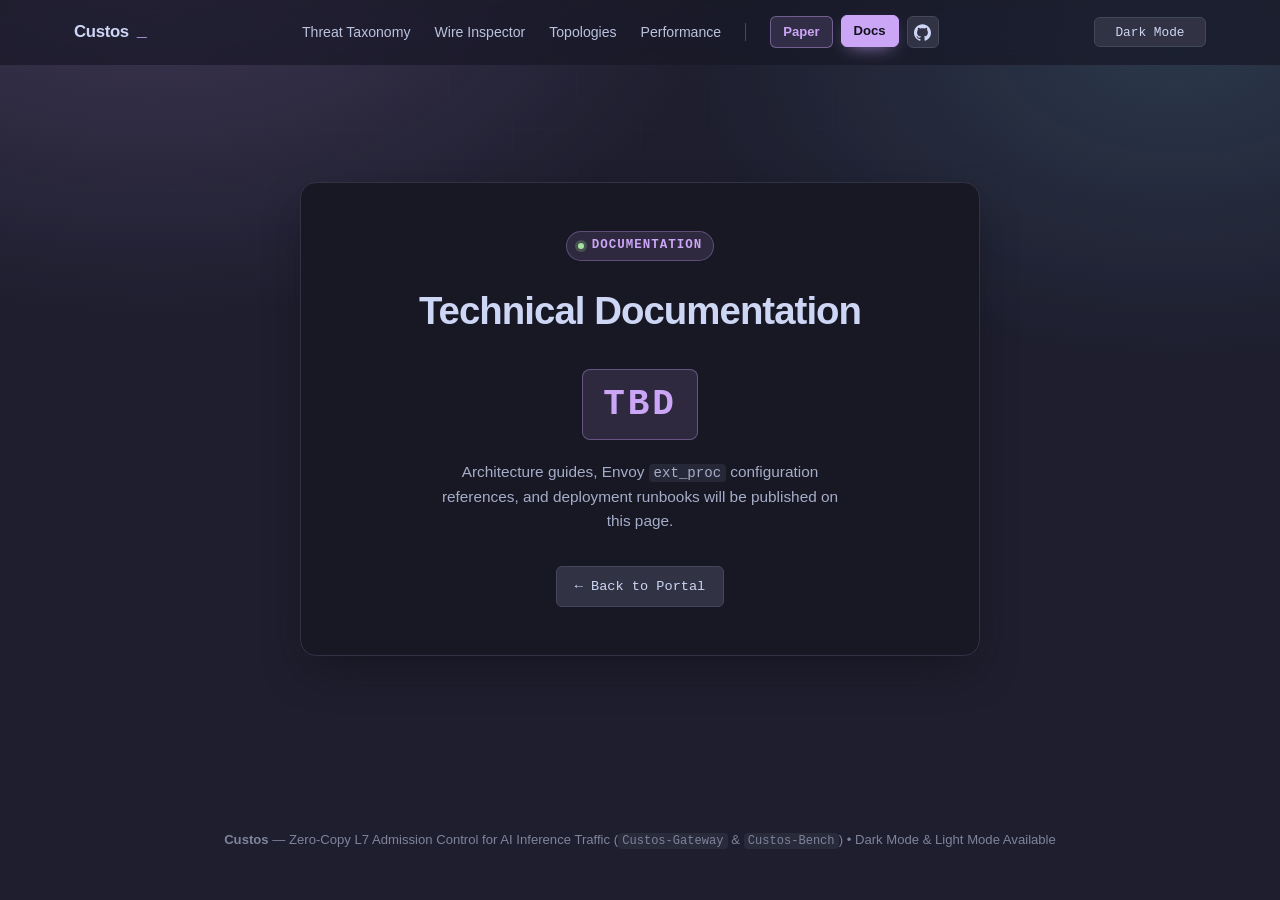
==== commit 22e2c7ba: "alignment fix" ====
--- a/docs.html
+++ b/docs.html
@@ -46,26 +46,26 @@
         <li><a href="index.html#topologies">Topologies</a></li>
         <li><a href="index.html#telemetry">Performance</a></li>
         <li class="nav-divider" aria-hidden="true"></li>
-        <li><a href="paper.html">Paper</a></li>
-        <li><a href="docs.html" class="active" aria-current="page">Docs</a></li>
+        <li class="nav-external-group">
+          <a href="paper.html" class="nav-pill">Paper</a>
+          <a href="docs.html" class="nav-pill active" aria-current="page">Docs</a>
+          <a
+            href="https://github.com/val-27/Custos-Gateway"
+            class="github-link"
+            target="_blank"
+            rel="noopener noreferrer"
+            aria-label="Custos-Gateway GitHub Repository"
+            title="Custos-Gateway on GitHub"
+          >
+            <svg viewBox="0 0 24 24" width="17" height="17" fill="currentColor" aria-hidden="true" focusable="false">
+              <path d="M12 .297c-6.63 0-12 5.373-12 12 0 5.303 3.438 9.8 8.205 11.385.6.113.82-.258.82-.577 0-.285-.01-1.04-.015-2.04-3.338.724-4.042-1.61-4.042-1.61C4.422 18.07 3.633 17.7 3.633 17.7c-1.087-.744.084-.729.084-.729 1.205.084 1.838 1.236 1.838 1.236 1.07 1.835 2.809 1.305 3.495.998.108-.776.417-1.305.76-1.605-2.665-.3-5.466-1.332-5.466-5.93 0-1.31.465-2.38 1.235-3.22-.135-.303-.54-1.523.105-3.176 0 0 1.005-.322 3.3 1.23.96-.267 1.98-.399 3-.405 1.02.006 2.04.138 3 .405 2.28-1.552 3.285-1.23 3.285-1.23.645 1.653.24 2.873.12 3.176.765.84 1.23 1.91 1.23 3.22 0 4.61-2.805 5.625-5.475 5.92.42.36.81 1.096.81 2.22 0 1.606-.015 2.896-.015 3.286 0 .315.21.69.825.57C20.565 22.092 24 17.592 24 12.297c0-6.627-5.373-12-12-12"/>
+            </svg>
+          </a>
+        </li>
       </ul>
-      <div class="nav-actions">
-        <a
-          href="https://github.com/val-27/Custos-Gateway"
-          class="github-link"
-          target="_blank"
-          rel="noopener noreferrer"
-          aria-label="Custos-Gateway GitHub Repository"
-          title="Custos-Gateway on GitHub"
-        >
-          <svg viewBox="0 0 24 24" width="18" height="18" fill="currentColor" aria-hidden="true" focusable="false">
-            <path d="M12 .297c-6.63 0-12 5.373-12 12 0 5.303 3.438 9.8 8.205 11.385.6.113.82-.258.82-.577 0-.285-.01-1.04-.015-2.04-3.338.724-4.042-1.61-4.042-1.61C4.422 18.07 3.633 17.7 3.633 17.7c-1.087-.744.084-.729.084-.729 1.205.084 1.838 1.236 1.838 1.236 1.07 1.835 2.809 1.305 3.495.998.108-.776.417-1.305.76-1.605-2.665-.3-5.466-1.332-5.466-5.93 0-1.31.465-2.38 1.235-3.22-.135-.303-.54-1.523.105-3.176 0 0 1.005-.322 3.3 1.23.96-.267 1.98-.399 3-.405 1.02.006 2.04.138 3 .405 2.28-1.552 3.285-1.23 3.285-1.23.645 1.653.24 2.873.12 3.176.765.84 1.23 1.91 1.23 3.22 0 4.61-2.805 5.625-5.475 5.92.42.36.81 1.096.81 2.22 0 1.606-.015 2.896-.015 3.286 0 .315.21.69.825.57C20.565 22.092 24 17.592 24 12.297c0-6.627-5.373-12-12-12"/>
-          </svg>
-        </a>
-        <button id="theme-toggle" class="theme-btn" type="button" aria-label="Toggle Dark/Light Mode">
-          <span id="theme-label" class="mono">Dark Mode</span>
-        </button>
-      </div>
+      <button id="theme-toggle" class="theme-btn" type="button" aria-label="Toggle Dark/Light Mode">
+        <span id="theme-label" class="mono">Dark Mode</span>
+      </button>
     </div>
   </header>
 
--- a/styles.css
+++ b/styles.css
@@ -350,23 +350,59 @@
 
 .nav-divider {
   width: 1px;
-  height: 1.1rem;
+  height: 1.15rem;
   background-color: var(--ctp-surface1);
   flex-shrink: 0;
 }
 
-.nav-actions {
+.nav-external-group {
   display: inline-flex;
   align-items: center;
-  gap: 0.6rem;
-}
-
-.github-link {
+  gap: 0.5rem;
+}
+
+.nav-links a.nav-pill::after,
+.nav-links a.github-link::after {
+  display: none;
+}
+
+.nav-links a.nav-pill {
   display: inline-flex;
   align-items: center;
   justify-content: center;
-  width: 2.15rem;
-  height: 2.15rem;
+  height: 2rem;
+  padding: 0 0.75rem;
+  color: var(--ctp-mauve);
+  background: color-mix(in srgb, var(--ctp-mauve) 14%, transparent);
+  border: 1px solid color-mix(in srgb, var(--ctp-mauve) 42%, transparent);
+  border-radius: var(--r-sm);
+  font-size: 0.82rem;
+  font-weight: 600;
+  line-height: 1;
+  transition: color var(--t-fast), background-color var(--t-fast),
+              border-color var(--t-fast), transform var(--t-fast), box-shadow var(--t-fast);
+}
+
+.nav-links a.nav-pill:hover,
+.nav-links a.nav-pill.active {
+  color: var(--ctp-crust);
+  background: var(--ctp-mauve);
+  border-color: var(--ctp-mauve);
+  transform: translateY(-1px);
+  box-shadow: 0 6px 18px -8px color-mix(in srgb, var(--ctp-mauve) 85%, transparent);
+}
+
+.nav-links a.nav-pill:active {
+  transform: translateY(0) scale(0.98);
+}
+
+.nav-links a.github-link {
+  display: inline-flex;
+  align-items: center;
+  justify-content: center;
+  width: 2rem;
+  height: 2rem;
+  padding: 0;
   background: var(--ctp-surface0);
   color: var(--ctp-text);
   border: 1px solid var(--ctp-surface1);
@@ -376,7 +412,7 @@
               color var(--t-fast), transform var(--t-fast), box-shadow var(--t-fast);
 }
 
-.github-link:hover {
+.nav-links a.github-link:hover {
   border-color: var(--ctp-lavender);
   background: var(--ctp-surface1);
   color: var(--ctp-mauve);
@@ -384,7 +420,7 @@
   box-shadow: 0 6px 18px -10px color-mix(in srgb, var(--ctp-lavender) 80%, transparent);
 }
 
-.github-link:active {
+.nav-links a.github-link:active {
   transform: translateY(0) scale(0.98);
 }
 
